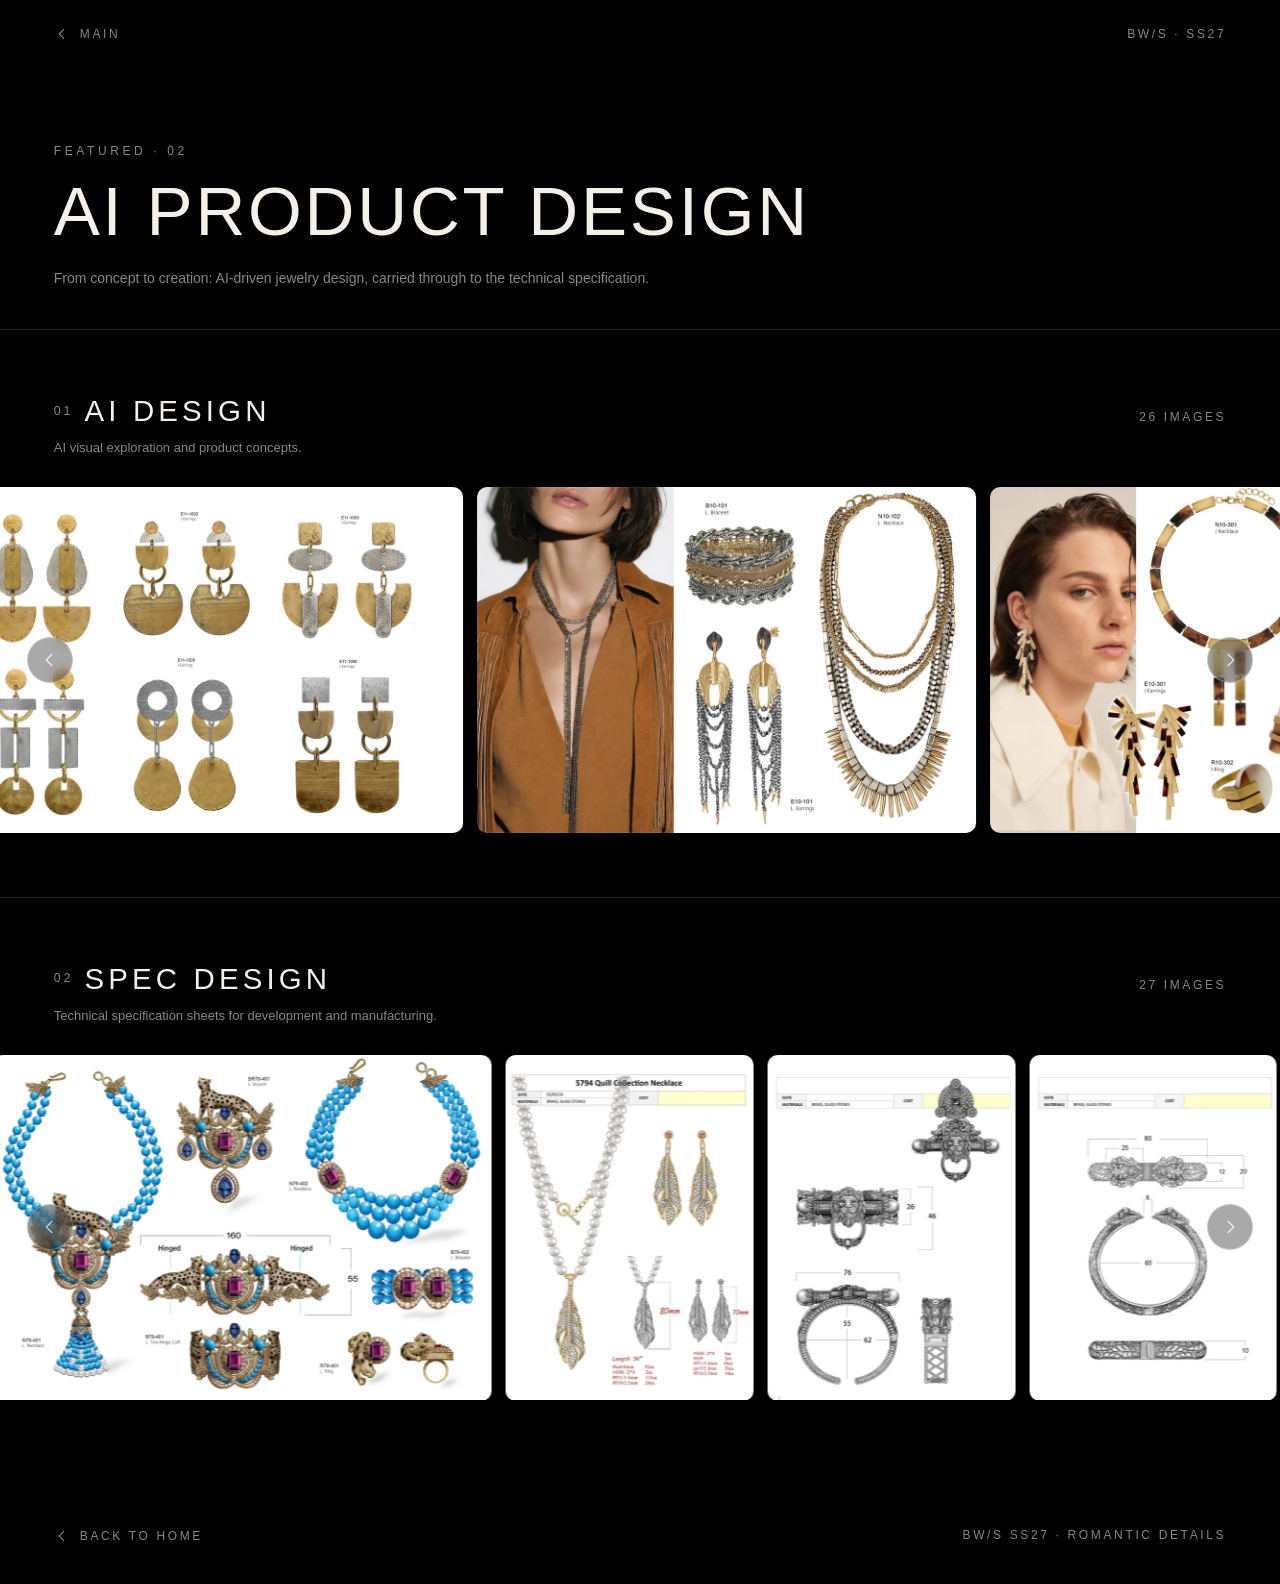
==== modules/ai-design/index.html @ 1747b789 "Add BW/S SS27 portfolio site (static, ready for Vercel) Home page plus seven linked works: - 01 Inte" ====
<!doctype html>
<html lang="en">
<head>
  <meta charset="utf-8" />
  <meta name="viewport" content="width=device-width, initial-scale=1" />
  <title>AI Product Design · Jin Kim Portfolio</title>
  <meta name="description" content="AI product design and spec design by Jin Kim for BW/S SS27." />
  <link rel="stylesheet" href="./ai-design.css" />
</head>
<body>
  <!-- 02 · AI Product Design. Two endless strips (AI DESIGN from assets/ai_design, SPEC DESIGN from assets/spec_design;
       web copies in ./images, made by the build script noted in README.md). Click an image to open the viewer. -->
  <header class="page-head">
    <a class="back" href="../../index.html"><svg viewBox="0 0 20 20" aria-hidden="true"><path d="M12.5 4 6.5 10l6 6" /></svg>MAIN</a>
    <p class="page-mark">BW/S · SS27</p>
  </header>

  <main>
    <div class="intro">
      <p class="intro-kicker">FEATURED · 02</p>
      <h1>AI PRODUCT DESIGN</h1>
      <p class="intro-text">From concept to creation: AI-driven jewelry design, carried through to the technical specification.</p>
    </div>

  <section class="strip-section" aria-labelledby="h-ai">
    <header class="strip-head">
      <div>
        <h2 id="h-ai"><span>01</span>AI DESIGN</h2>
        <p class="strip-sub">AI visual exploration and product concepts.</p>
      </div>
      <p class="strip-count">26 IMAGES</p>
    </header>
    <div class="strip" data-strip data-label="AI DESIGN">
      <button class="strip-arrow strip-arrow--prev" type="button" aria-label="Previous images"><svg viewBox="0 0 24 24" aria-hidden="true"><path d="M15 4 7 12l8 8" /></svg></button>
      <div class="strip-viewport">
        <div class="strip-track">
        <button class="shot" type="button" data-large="images/ai/00_aa_00_l.webp" data-w="2560" data-h="1666">
          <img src="images/ai/00_aa_00_t.webp" width="1106" height="720" loading="lazy" decoding="async" alt="AI DESIGN, image 1 of 26" />
        </button>
        <button class="shot" type="button" data-large="images/ai/00_aa_01_l.webp" data-w="2560" data-h="1772">
          <img src="images/ai/00_aa_01_t.webp" width="1040" height="720" loading="lazy" decoding="async" alt="AI DESIGN, image 2 of 26" />
        </button>
        <button class="shot" type="button" data-large="images/ai/00_aa_02_l.webp" data-w="2380" data-h="1648">
          <img src="images/ai/00_aa_02_t.webp" width="1040" height="720" loading="lazy" decoding="async" alt="AI DESIGN, image 3 of 26" />
        </button>
        <button class="shot" type="button" data-large="images/ai/00_aa_03_l.webp" data-w="2380" data-h="1648">
          <img src="images/ai/00_aa_03_t.webp" width="1040" height="720" loading="lazy" decoding="async" alt="AI DESIGN, image 4 of 26" />
        </button>
        <button class="shot" type="button" data-large="images/ai/00_ab_01_l.webp" data-w="2560" data-h="1772">
          <img src="images/ai/00_ab_01_t.webp" width="1040" height="720" loading="lazy" decoding="async" alt="AI DESIGN, image 5 of 26" />
        </button>
        <button class="shot" type="button" data-large="images/ai/00_ab_02_l.webp" data-w="2560" data-h="1772">
          <img src="images/ai/00_ab_02_t.webp" width="1040" height="720" loading="lazy" decoding="async" alt="AI DESIGN, image 6 of 26" />
        </button>
        <button class="shot" type="button" data-large="images/ai/00_ab_03_l.webp" data-w="2560" data-h="1772">
          <img src="images/ai/00_ab_03_t.webp" width="1040" height="720" loading="lazy" decoding="async" alt="AI DESIGN, image 7 of 26" />
        </button>
        <button class="shot" type="button" data-large="images/ai/00_ab_04_l.webp" data-w="2380" data-h="1648">
          <img src="images/ai/00_ab_04_t.webp" width="1040" height="720" loading="lazy" decoding="async" alt="AI DESIGN, image 8 of 26" />
        </button>
        <button class="shot" type="button" data-large="images/ai/00_ab_05_l.webp" data-w="2380" data-h="1648">
          <img src="images/ai/00_ab_05_t.webp" width="1040" height="720" loading="lazy" decoding="async" alt="AI DESIGN, image 9 of 26" />
        </button>
        <button class="shot" type="button" data-large="images/ai/00_ab_06_l.webp" data-w="2380" data-h="1648">
          <img src="images/ai/00_ab_06_t.webp" width="1040" height="720" loading="lazy" decoding="async" alt="AI DESIGN, image 10 of 26" />
        </button>
        <button class="shot" type="button" data-large="images/ai/00_sf_001_l.webp" data-w="1554" data-h="1076">
          <img src="images/ai/00_sf_001_t.webp" width="1040" height="720" loading="lazy" decoding="async" alt="AI DESIGN, image 11 of 26" />
        </button>
        <button class="shot" type="button" data-large="images/ai/00_sf_002_l.webp" data-w="1554" data-h="1076">
          <img src="images/ai/00_sf_002_t.webp" width="1040" height="720" loading="lazy" decoding="async" alt="AI DESIGN, image 12 of 26" />
        </button>
        <button class="shot" type="button" data-large="images/ai/01_bd_001_l.webp" data-w="2560" data-h="1772">
          <img src="images/ai/01_bd_001_t.webp" width="1040" height="720" loading="lazy" decoding="async" alt="AI DESIGN, image 13 of 26" />
        </button>
        <button class="shot" type="button" data-large="images/ai/01_bd_02_l.webp" data-w="2560" data-h="1772">
          <img src="images/ai/01_bd_02_t.webp" width="1040" height="720" loading="lazy" decoding="async" alt="AI DESIGN, image 14 of 26" />
        </button>
        <button class="shot" type="button" data-large="images/ai/01_bd_04_l.webp" data-w="2560" data-h="1772">
          <img src="images/ai/01_bd_04_t.webp" width="1040" height="720" loading="lazy" decoding="async" alt="AI DESIGN, image 15 of 26" />
        </button>
        <button class="shot" type="button" data-large="images/ai/01_be_01_l.webp" data-w="2560" data-h="1772">
          <img src="images/ai/01_be_01_t.webp" width="1040" height="720" loading="lazy" decoding="async" alt="AI DESIGN, image 16 of 26" />
        </button>
        <button class="shot" type="button" data-large="images/ai/01_pl_01_l.webp" data-w="2560" data-h="1772">
          <img src="images/ai/01_pl_01_t.webp" width="1040" height="720" loading="lazy" decoding="async" alt="AI DESIGN, image 17 of 26" />
        </button>
        <button class="shot" type="button" data-large="images/ai/01_pl_02_l.webp" data-w="2380" data-h="1648">
          <img src="images/ai/01_pl_02_t.webp" width="1040" height="720" loading="lazy" decoding="async" alt="AI DESIGN, image 18 of 26" />
        </button>
        <button class="shot" type="button" data-large="images/ai/01_pl_03_l.webp" data-w="2560" data-h="1772">
          <img src="images/ai/01_pl_03_t.webp" width="1040" height="720" loading="lazy" decoding="async" alt="AI DESIGN, image 19 of 26" />
        </button>
        <button class="shot" type="button" data-large="images/ai/01_pl_04_l.webp" data-w="2560" data-h="1772">
          <img src="images/ai/01_pl_04_t.webp" width="1040" height="720" loading="lazy" decoding="async" alt="AI DESIGN, image 20 of 26" />
        </button>
        <button class="shot" type="button" data-large="images/ai/02_gf_01_l.webp" data-w="2560" data-h="1772">
          <img src="images/ai/02_gf_01_t.webp" width="1040" height="720" loading="lazy" decoding="async" alt="AI DESIGN, image 21 of 26" />
        </button>
        <button class="shot" type="button" data-large="images/ai/02_gf_02_l.webp" data-w="2560" data-h="1772">
          <img src="images/ai/02_gf_02_t.webp" width="1040" height="720" loading="lazy" decoding="async" alt="AI DESIGN, image 22 of 26" />
        </button>
        <button class="shot" type="button" data-large="images/ai/03_gf_01_l.webp" data-w="2560" data-h="1772">
          <img src="images/ai/03_gf_01_t.webp" width="1040" height="720" loading="lazy" decoding="async" alt="AI DESIGN, image 23 of 26" />
        </button>
        <button class="shot" type="button" data-large="images/ai/lea_001_l.webp" data-w="2560" data-h="1772">
          <img src="images/ai/lea_001_t.webp" width="1040" height="720" loading="lazy" decoding="async" alt="AI DESIGN, image 24 of 26" />
        </button>
        <button class="shot" type="button" data-large="images/ai/lea_003_l.webp" data-w="2560" data-h="1772">
          <img src="images/ai/lea_003_t.webp" width="1040" height="720" loading="lazy" decoding="async" alt="AI DESIGN, image 25 of 26" />
        </button>
        <button class="shot" type="button" data-large="images/ai/lea-002_l.webp" data-w="2560" data-h="1772">
          <img src="images/ai/lea-002_t.webp" width="1040" height="720" loading="lazy" decoding="async" alt="AI DESIGN, image 26 of 26" />
        </button>
        </div>
      </div>
      <button class="strip-arrow strip-arrow--next" type="button" aria-label="Next images"><svg viewBox="0 0 24 24" aria-hidden="true"><path d="m9 4 8 8-8 8" /></svg></button>
    </div>
  </section>

  <section class="strip-section" aria-labelledby="h-spec">
    <header class="strip-head">
      <div>
        <h2 id="h-spec"><span>02</span>SPEC DESIGN</h2>
        <p class="strip-sub">Technical specification sheets for development and manufacturing.</p>
      </div>
      <p class="strip-count">27 IMAGES</p>
    </header>
    <div class="strip" data-strip data-label="SPEC DESIGN">
      <button class="strip-arrow strip-arrow--prev" type="button" aria-label="Previous images"><svg viewBox="0 0 24 24" aria-hidden="true"><path d="M15 4 7 12l8 8" /></svg></button>
      <div class="strip-viewport">
        <div class="strip-track">
        <button class="shot" type="button" data-large="images/spec/jinkim_design-portfolio_16_l.webp" data-w="2380" data-h="1648">
          <img src="images/spec/jinkim_design-portfolio_16_t.webp" width="1040" height="720" loading="lazy" decoding="async" alt="SPEC DESIGN, image 1 of 27" />
        </button>
        <button class="shot" type="button" data-large="images/spec/jinkim_spec_portfolio_02_l.webp" data-w="1172" data-h="1632">
          <img src="images/spec/jinkim_spec_portfolio_02_t.webp" width="516" height="720" loading="lazy" decoding="async" alt="SPEC DESIGN, image 2 of 27" />
        </button>
        <button class="shot" type="button" data-large="images/spec/jinkim_spec_portfolio_03_l.webp" data-w="1172" data-h="1632">
          <img src="images/spec/jinkim_spec_portfolio_03_t.webp" width="516" height="720" loading="lazy" decoding="async" alt="SPEC DESIGN, image 3 of 27" />
        </button>
        <button class="shot" type="button" data-large="images/spec/jinkim_spec_portfolio_04_l.webp" data-w="1172" data-h="1632">
          <img src="images/spec/jinkim_spec_portfolio_04_t.webp" width="516" height="720" loading="lazy" decoding="async" alt="SPEC DESIGN, image 4 of 27" />
        </button>
        <button class="shot" type="button" data-large="images/spec/jinkim_spec_portfolio_05_l.webp" data-w="1172" data-h="1632">
          <img src="images/spec/jinkim_spec_portfolio_05_t.webp" width="516" height="720" loading="lazy" decoding="async" alt="SPEC DESIGN, image 5 of 27" />
        </button>
        <button class="shot" type="button" data-large="images/spec/jinkim_spec_portfolio_06_l.webp" data-w="1172" data-h="1632">
          <img src="images/spec/jinkim_spec_portfolio_06_t.webp" width="516" height="720" loading="lazy" decoding="async" alt="SPEC DESIGN, image 6 of 27" />
        </button>
        <button class="shot" type="button" data-large="images/spec/jinkim_spec_portfolio_07_l.webp" data-w="1172" data-h="1632">
          <img src="images/spec/jinkim_spec_portfolio_07_t.webp" width="516" height="720" loading="lazy" decoding="async" alt="SPEC DESIGN, image 7 of 27" />
        </button>
        <button class="shot" type="button" data-large="images/spec/jinkim_spec_portfolio_08_l.webp" data-w="1172" data-h="1632">
          <img src="images/spec/jinkim_spec_portfolio_08_t.webp" width="516" height="720" loading="lazy" decoding="async" alt="SPEC DESIGN, image 8 of 27" />
        </button>
        <button class="shot" type="button" data-large="images/spec/jinkim_spec_portfolio_09_l.webp" data-w="1172" data-h="1632">
          <img src="images/spec/jinkim_spec_portfolio_09_t.webp" width="516" height="720" loading="lazy" decoding="async" alt="SPEC DESIGN, image 9 of 27" />
        </button>
        <button class="shot" type="button" data-large="images/spec/jinkim_spec_portfolio_10_l.webp" data-w="1172" data-h="1632">
          <img src="images/spec/jinkim_spec_portfolio_10_t.webp" width="516" height="720" loading="lazy" decoding="async" alt="SPEC DESIGN, image 10 of 27" />
        </button>
        <button class="shot" type="button" data-large="images/spec/jinkim_spec_portfolio_11_l.webp" data-w="1172" data-h="1632">
          <img src="images/spec/jinkim_spec_portfolio_11_t.webp" width="516" height="720" loading="lazy" decoding="async" alt="SPEC DESIGN, image 11 of 27" />
        </button>
        <button class="shot" type="button" data-large="images/spec/jinkim_spec_portfolio_12_l.webp" data-w="1172" data-h="1632">
          <img src="images/spec/jinkim_spec_portfolio_12_t.webp" width="516" height="720" loading="lazy" decoding="async" alt="SPEC DESIGN, image 12 of 27" />
        </button>
        <button class="shot" type="button" data-large="images/spec/jinkim_spec_portfolio_13_l.webp" data-w="1172" data-h="1632">
          <img src="images/spec/jinkim_spec_portfolio_13_t.webp" width="516" height="720" loading="lazy" decoding="async" alt="SPEC DESIGN, image 13 of 27" />
        </button>
        <button class="shot" type="button" data-large="images/spec/jinkim_spec_portfolio_14_l.webp" data-w="1172" data-h="1632">
          <img src="images/spec/jinkim_spec_portfolio_14_t.webp" width="516" height="720" loading="lazy" decoding="async" alt="SPEC DESIGN, image 14 of 27" />
        </button>
        <button class="shot" type="button" data-large="images/spec/jinkim_spec_portfolio_15_l.webp" data-w="1172" data-h="1632">
          <img src="images/spec/jinkim_spec_portfolio_15_t.webp" width="516" height="720" loading="lazy" decoding="async" alt="SPEC DESIGN, image 15 of 27" />
        </button>
        <button class="shot" type="button" data-large="images/spec/jinkim_spec_portfolio_16_l.webp" data-w="1172" data-h="1632">
          <img src="images/spec/jinkim_spec_portfolio_16_t.webp" width="516" height="720" loading="lazy" decoding="async" alt="SPEC DESIGN, image 16 of 27" />
        </button>
        <button class="shot" type="button" data-large="images/spec/jinkim_spec_portfolio_17_l.webp" data-w="1172" data-h="1632">
          <img src="images/spec/jinkim_spec_portfolio_17_t.webp" width="516" height="720" loading="lazy" decoding="async" alt="SPEC DESIGN, image 17 of 27" />
        </button>
        <button class="shot" type="button" data-large="images/spec/jinkim_spec_portfolio_18_l.webp" data-w="1172" data-h="1632">
          <img src="images/spec/jinkim_spec_portfolio_18_t.webp" width="516" height="720" loading="lazy" decoding="async" alt="SPEC DESIGN, image 18 of 27" />
        </button>
        <button class="shot" type="button" data-large="images/spec/jinkim_spec_portfolio_19_l.webp" data-w="1172" data-h="1632">
          <img src="images/spec/jinkim_spec_portfolio_19_t.webp" width="516" height="720" loading="lazy" decoding="async" alt="SPEC DESIGN, image 19 of 27" />
        </button>
        <button class="shot" type="button" data-large="images/spec/jinkim_spec_portfolio_20_l.webp" data-w="1172" data-h="1632">
          <img src="images/spec/jinkim_spec_portfolio_20_t.webp" width="516" height="720" loading="lazy" decoding="async" alt="SPEC DESIGN, image 20 of 27" />
        </button>
        <button class="shot" type="button" data-large="images/spec/jinkim_spec_portfolio_21_l.webp" data-w="1172" data-h="1632">
          <img src="images/spec/jinkim_spec_portfolio_21_t.webp" width="516" height="720" loading="lazy" decoding="async" alt="SPEC DESIGN, image 21 of 27" />
        </button>
        <button class="shot" type="button" data-large="images/spec/jinkim_spec_portfolio_22_l.webp" data-w="1172" data-h="1632">
          <img src="images/spec/jinkim_spec_portfolio_22_t.webp" width="516" height="720" loading="lazy" decoding="async" alt="SPEC DESIGN, image 22 of 27" />
        </button>
        <button class="shot" type="button" data-large="images/spec/jinkim_spec_portfolio_23_l.webp" data-w="1172" data-h="1632">
          <img src="images/spec/jinkim_spec_portfolio_23_t.webp" width="516" height="720" loading="lazy" decoding="async" alt="SPEC DESIGN, image 23 of 27" />
        </button>
        <button class="shot" type="button" data-large="images/spec/jinkim_spec_portfolio_24_l.webp" data-w="1172" data-h="1632">
          <img src="images/spec/jinkim_spec_portfolio_24_t.webp" width="516" height="720" loading="lazy" decoding="async" alt="SPEC DESIGN, image 24 of 27" />
        </button>
        <button class="shot" type="button" data-large="images/spec/jinkim_spec_portfolio_25_l.webp" data-w="1172" data-h="1632">
          <img src="images/spec/jinkim_spec_portfolio_25_t.webp" width="516" height="720" loading="lazy" decoding="async" alt="SPEC DESIGN, image 25 of 27" />
        </button>
        <button class="shot" type="button" data-large="images/spec/jinkim_spec_portfolio_26_l.webp" data-w="1172" data-h="1632">
          <img src="images/spec/jinkim_spec_portfolio_26_t.webp" width="516" height="720" loading="lazy" decoding="async" alt="SPEC DESIGN, image 26 of 27" />
        </button>
        <button class="shot" type="button" data-large="images/spec/jinkim_spec_portfolio_27_l.webp" data-w="1172" data-h="1632">
          <img src="images/spec/jinkim_spec_portfolio_27_t.webp" width="516" height="720" loading="lazy" decoding="async" alt="SPEC DESIGN, image 27 of 27" />
        </button>
        </div>
      </div>
      <button class="strip-arrow strip-arrow--next" type="button" aria-label="Next images"><svg viewBox="0 0 24 24" aria-hidden="true"><path d="m9 4 8 8-8 8" /></svg></button>
    </div>
  </section>
  </main>

  <footer class="page-foot">
    <a class="back" href="../../index.html"><svg viewBox="0 0 20 20" aria-hidden="true"><path d="M12.5 4 6.5 10l6 6" /></svg>BACK TO HOME</a>
    <p>BW/S SS27 · ROMANTIC DETAILS</p>
  </footer>

  <div class="viewer" id="viewer" role="dialog" aria-modal="true" aria-label="Image viewer" hidden>
    <figure class="viewer-figure"><img class="viewer-img" alt="" /></figure>
    <button class="viewer-btn viewer-prev" type="button" aria-label="Previous image"><svg viewBox="0 0 24 24" aria-hidden="true"><path d="M15 4 7 12l8 8" /></svg></button>
    <button class="viewer-btn viewer-next" type="button" aria-label="Next image"><svg viewBox="0 0 24 24" aria-hidden="true"><path d="m9 4 8 8-8 8" /></svg></button>
    <button class="viewer-btn viewer-close" type="button" aria-label="Close"><svg viewBox="0 0 24 24" aria-hidden="true"><path d="M5 5l14 14M19 5 5 19" /></svg></button>
    <p class="viewer-meta" aria-live="polite"><span class="viewer-label"></span><span class="viewer-count"></span></p>
  </div>

  <script src="./ai-design.js"></script>
</body>
</html>
---- modules/ai-design/ai-design.css ----
/* AI Product Design page (02): black ground, two auto-scrolling image strips (AI DESIGN, SPEC DESIGN), click an image to
   open it large in a viewer with left / right chevrons. */
:root {
  --bg: #000000;
  --ink: #f4efe9;
  --muted: rgba(244, 239, 233, 0.56);
  --line: rgba(244, 239, 233, 0.16);
  --gutter: clamp(16px, 4.2vw, 60px);
  --row-h: clamp(220px, 27vw, 420px);
  --gap: clamp(10px, 1.1vw, 18px);
  --font: "Helvetica Neue", Helvetica, Arial, "Apple SD Gothic Neo", "Malgun Gothic", sans-serif;
}
*, *::before, *::after { box-sizing: border-box; }
html { -webkit-text-size-adjust: 100%; background: var(--bg); }
body { margin: 0; background: var(--bg); color: var(--ink); font-family: var(--font); -webkit-font-smoothing: antialiased; }
a { color: inherit; text-decoration: none; }
img { display: block; }
h1, h2, p { margin: 0; font-weight: 400; }
button { font: inherit; color: inherit; }
.visually-hidden { position: absolute; width: 1px; height: 1px; overflow: hidden; clip: rect(0 0 0 0); white-space: nowrap; }

/* ---------- top ---------- */
.page-head {
  display: flex; align-items: center; justify-content: space-between; gap: 24px;
  padding: 26px var(--gutter) 0;
}
.back {
  display: inline-flex; align-items: center; gap: 10px;
  font-size: 12px; letter-spacing: 0.22em; color: var(--muted); transition: color 0.25s ease;
}
.back:hover, .back:focus-visible { color: var(--ink); }
.back svg { width: 16px; height: 16px; fill: none; stroke: currentColor; stroke-width: 1.4; }
.page-mark { font-size: 12px; letter-spacing: 0.22em; color: var(--muted); }

.intro { padding: clamp(56px, 8vw, 120px) var(--gutter) clamp(24px, 3vw, 44px); }
.intro-kicker { font-size: 12px; letter-spacing: 0.3em; color: var(--muted); }
.intro h1 {
  margin-top: 18px; font-size: clamp(34px, 5.4vw, 84px); line-height: 1.02; letter-spacing: 0.04em; font-weight: 300;
}
.intro-text { margin-top: 20px; max-width: 46em; font-size: clamp(14px, 1.05vw, 17px); line-height: 1.7; color: var(--muted); }

/* ---------- strips ---------- */
.strip-section { padding: clamp(40px, 5vw, 80px) 0 clamp(28px, 3vw, 48px); border-top: 1px solid var(--line); margin: 0; }
.strip-section + .strip-section { margin-top: clamp(16px, 2vw, 32px); }
.strip-head {
  display: flex; align-items: baseline; justify-content: space-between; gap: 24px;
  padding: 0 var(--gutter) clamp(20px, 2.2vw, 34px);
}
.strip-head h2 { font-size: clamp(22px, 2.3vw, 36px); letter-spacing: 0.14em; font-weight: 400; }
.strip-head h2 span { display: inline-block; margin-right: 0.9em; font-size: 0.42em; letter-spacing: 0.24em; color: var(--muted); vertical-align: 0.5em; }
.strip-sub { margin-top: 10px; font-size: 13px; line-height: 1.6; color: var(--muted); }
.strip-count { font-size: 12px; letter-spacing: 0.22em; color: var(--muted); white-space: nowrap; }

.strip { position: relative; }
.strip-viewport { overflow: hidden; cursor: grab; touch-action: pan-y; }
.strip-viewport.is-dragging { cursor: grabbing; }
.strip-track { display: flex; gap: var(--gap); width: max-content; will-change: transform; }
.shot {
  flex: none; height: var(--row-h); padding: 0; border: 0; background: #111; border-radius: 10px; overflow: hidden;
  cursor: zoom-in; position: relative;
}
.shot img {
  height: 100%; width: auto; user-select: none; -webkit-user-drag: none; pointer-events: none;
  transition: transform 0.6s cubic-bezier(.2,.7,.2,1), filter 0.4s ease;
}
.shot::after { content: ""; position: absolute; inset: 0; border-radius: inherit; box-shadow: inset 0 0 0 1px rgba(255,255,255,0.06); pointer-events: none; }
.shot:hover img { transform: scale(1.035); }
.shot:focus-visible { outline: 2px solid var(--ink); outline-offset: 3px; }

/* the round arrows on the strip ends */
.strip-arrow {
  position: absolute; top: 50%; z-index: 2; width: 46px; height: 46px; margin-top: -23px;
  display: grid; place-items: center; border: 1px solid rgba(244,239,233,0.4); border-radius: 50%;
  background: rgba(0,0,0,0.45); -webkit-backdrop-filter: blur(6px); backdrop-filter: blur(6px);
  cursor: pointer; opacity: 0.75; transition: opacity 0.25s ease, background 0.25s ease;
}
.strip-arrow:hover, .strip-arrow:focus-visible { opacity: 1; background: rgba(0,0,0,0.7); }
.strip-arrow svg { width: 18px; height: 18px; fill: none; stroke: currentColor; stroke-width: 1.5; }
.strip-arrow--prev { left: calc(var(--gutter) * 0.5); }
.strip-arrow--next { right: calc(var(--gutter) * 0.5); }

.page-foot {
  display: flex; justify-content: space-between; gap: 24px; flex-wrap: wrap;
  padding: clamp(56px, 7vw, 110px) var(--gutter) 40px; font-size: 12px; letter-spacing: 0.22em; color: var(--muted);
}

/* ---------- viewer ---------- */
.viewer {
  position: fixed; inset: 0; z-index: 50; display: grid; place-items: center;
  background: rgba(0,0,0,0.94); opacity: 0; visibility: hidden; transition: opacity 0.3s ease, visibility 0s 0.3s;
}
.viewer.is-open { opacity: 1; visibility: visible; transition: opacity 0.3s ease; }
.viewer-figure { --pad-x: 96px; --pad-top: 64px; --pad-bottom: 72px; margin: 0; display: grid; place-items: center; width: 100%; height: 100%; padding: var(--pad-top) var(--pad-x) var(--pad-bottom); touch-action: pan-y; }
/* fit the whole image inside the screen, between the chevrons and above the counter */
.viewer-img {
  max-width: calc(100vw - 2 * var(--pad-x));
  max-height: calc(100vh - var(--pad-top) - var(--pad-bottom)); max-height: calc(100dvh - var(--pad-top) - var(--pad-bottom));
  width: auto; height: auto; object-fit: contain; border-radius: 6px;
  opacity: 0; transform: scale(0.97); transition: opacity 0.35s ease, transform 0.45s cubic-bezier(.2,.7,.2,1);
}
.viewer.is-open .viewer-img.is-ready { opacity: 1; transform: none; }
/* wheel zoom (ai-design.js, 100% to 400%): the frame keeps the fitted size and clips the zoomed image; once zoomed the
   cursor over it is an open hand, and the left button drags it (closed hand while dragging) */
.viewer-frame { position: relative; overflow: hidden; border-radius: 6px; line-height: 0; }
.viewer-img { user-select: none; -webkit-user-drag: none; }
.viewer.is-zoomed .viewer-img { transition: opacity 0.35s ease, transform 0.12s ease-out; }
.viewer.is-zoomed .viewer-frame { cursor: grab; touch-action: none; }
.viewer.is-panning, .viewer.is-panning * { cursor: grabbing !important; }
.viewer.is-panning .viewer-img { transition: opacity 0.35s ease; }
.viewer-btn {
  position: absolute; display: grid; place-items: center; border: 0; background: none; cursor: pointer;
  color: rgba(244,239,233,0.7); transition: color 0.2s ease;
}
.viewer-btn:hover, .viewer-btn:focus-visible { color: #fff; }
.viewer-btn:focus-visible { outline: 1px solid currentColor; outline-offset: 2px; }
.viewer-btn svg { fill: none; stroke: currentColor; stroke-linecap: round; stroke-linejoin: round; }
.viewer-prev, .viewer-next { top: 50%; width: 72px; height: 120px; margin-top: -60px; }
.viewer-prev svg, .viewer-next svg { width: 34px; height: 34px; stroke-width: 1.3; }
.viewer-prev { left: 12px; }
.viewer-next { right: 12px; }
.viewer-close { top: 14px; right: 16px; width: 48px; height: 48px; }
.viewer-close svg { width: 24px; height: 24px; stroke-width: 1.3; }
/* the line under the image: page number and the hint, centred as one line; 7% larger than the 12 px page type
   (the strip name stays for screen readers only) */
.viewer-meta {
  position: absolute; left: 0; right: 0; bottom: 24px; display: flex; justify-content: center; align-items: baseline;
  gap: 1.8em; margin: 0; padding: 0 16px; text-align: center;
  font-size: 12.84px; letter-spacing: 0.22em; color: var(--muted); white-space: nowrap; pointer-events: none;
}
.viewer-label { position: absolute; width: 1px; height: 1px; overflow: hidden; clip: rect(0 0 0 0); white-space: nowrap; }
.viewer-count, .viewer-hint { margin-right: -0.22em; } /* no trailing letter-space, so the line sits truly centred */
.viewer-hint { color: rgba(244, 239, 233, 0.4); }
@media (hover: none) { .viewer-hint { display: none; } }

@media (max-width: 640px) {
  .page-mark { display: none; }
  .strip-head { flex-direction: column; gap: 8px; }
  .strip-arrow { width: 38px; height: 38px; margin-top: -19px; }
  .viewer-figure { --pad-x: 12px; --pad-top: 56px; --pad-bottom: 64px; }
  .viewer-prev, .viewer-next { width: 48px; height: 96px; margin-top: -48px; }
  .viewer-prev { left: 0; } .viewer-next { right: 0; }
  .viewer-prev svg, .viewer-next svg { width: 26px; height: 26px; }
}
@media (prefers-reduced-motion: reduce) {
  .shot img, .viewer-img { transition: none; }
}
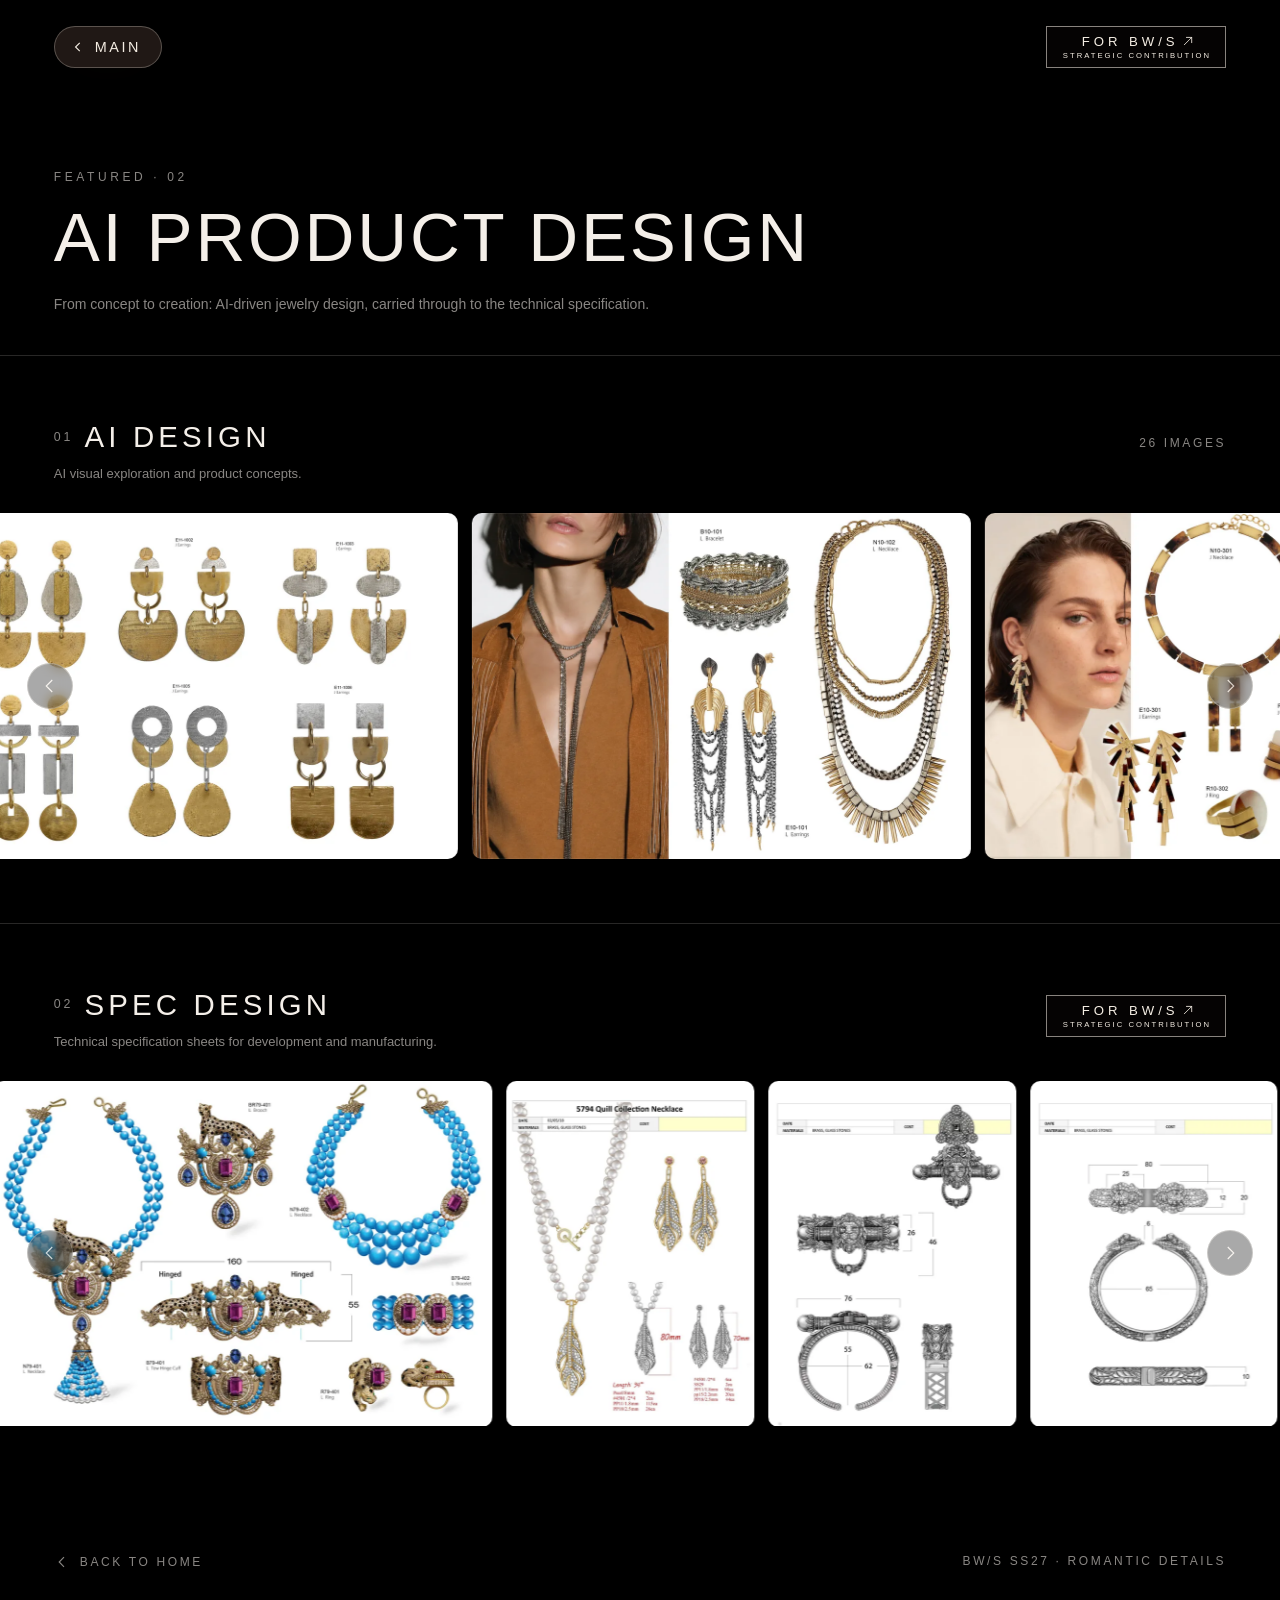
==== commit 0ca0c6a3: "Navigation: MAIN and FOR BW/S pills on every work page, Contribution and Garden updates - MAIN pill " ====
--- a/modules/ai-design/index.html
+++ b/modules/ai-design/index.html
@@ -5,14 +5,17 @@
   <meta name="viewport" content="width=device-width, initial-scale=1" />
   <title>AI Product Design · Jin Kim Portfolio</title>
   <meta name="description" content="AI product design and spec design by Jin Kim for BW/S SS27." />
+  <link rel="stylesheet" href="../../assets/for-bws.css" />
   <link rel="stylesheet" href="./ai-design.css" />
 </head>
 <body>
   <!-- 02 · AI Product Design. Two endless strips (AI DESIGN from assets/ai_design, SPEC DESIGN from assets/spec_design;
        web copies in ./images, made by the build script noted in README.md). Click an image to open the viewer. -->
   <header class="page-head">
-    <a class="back" href="../../index.html"><svg viewBox="0 0 20 20" aria-hidden="true"><path d="M12.5 4 6.5 10l6 6" /></svg>MAIN</a>
-    <p class="page-mark">BW/S · SS27</p>
+    <!-- 2026-11-24: MAIN pill (was the "‹ MAIN" text link) -->
+    <a class="main-pill" href="../../index.html" aria-label="Back to the main page"><svg viewBox="0 0 20 20" aria-hidden="true"><path d="M12.5 4 6.5 10l6 6" /></svg>MAIN</a>
+    <!-- 2026-11-24: FOR BW/S (to the contribution page) replaces the "BW/S · SS27" mark -->
+    <a class="for-bws for-bws--light" href="../contribution/index.html" aria-label="For BW/S: strategic contribution"><span class="for-bws-main" aria-hidden="true">FOR BW/S<svg viewBox="0 0 20 20"><path d="M4 16 16 4M7.5 4H16v8.5" /></svg></span><span class="for-bws-sub" aria-hidden="true">STRATEGIC CONTRIBUTION</span></a>
   </header>
 
   <main>
@@ -124,7 +127,8 @@
         <h2 id="h-spec"><span>02</span>SPEC DESIGN</h2>
         <p class="strip-sub">Technical specification sheets for development and manufacturing.</p>
       </div>
-      <p class="strip-count">27 IMAGES</p>
+      <!-- 2026-11-24: FOR BW/S (to the contribution page) replaces "27 IMAGES" at the top right of 02 Spec Design -->
+      <a class="for-bws for-bws--light" href="../contribution/index.html" aria-label="For BW/S: strategic contribution"><span class="for-bws-main" aria-hidden="true">FOR BW/S<svg viewBox="0 0 20 20"><path d="M4 16 16 4M7.5 4H16v8.5" /></svg></span><span class="for-bws-sub" aria-hidden="true">STRATEGIC CONTRIBUTION</span></a>
     </header>
     <div class="strip" data-strip data-label="SPEC DESIGN">
       <button class="strip-arrow strip-arrow--prev" type="button" aria-label="Previous images"><svg viewBox="0 0 24 24" aria-hidden="true"><path d="M15 4 7 12l8 8" /></svg></button>
--- a/assets/for-bws.css
+++ b/assets/for-bws.css
@@ -0,0 +1,51 @@
+/* FOR BW/S button on the content pages (2026-11-24): the home hero's "FOR BW/S / STRATEGIC CONTRIBUTION" button,
+   smaller, top right of every work page; it opens the contribution page (modules/contribution).
+   --light: ivory on dark pages. --dark: espresso on light pages. Phones: one line (the sub-line is dropped). */
+.for-bws {
+  display: inline-flex; flex-direction: column; align-items: center; justify-content: center; gap: 4.4px;
+  box-sizing: border-box; padding: 7.7px 14.3px 6.6px; border: 1px solid currentColor; border-radius: 0;
+  font-family: "Helvetica Neue", Helvetica, Arial, "Apple SD Gothic Neo", "Malgun Gothic", sans-serif;
+  line-height: 1; text-decoration: none; white-space: nowrap; cursor: pointer;
+  -webkit-backdrop-filter: blur(6px); backdrop-filter: blur(6px);
+  transition: background-color 0.25s ease, border-color 0.25s ease, color 0.25s ease;
+}
+.for-bws-main { display: inline-flex; align-items: center; font-size: 13.2px; font-weight: 400; letter-spacing: 0.3em; padding-left: 0.3em; }
+.for-bws-main svg { width: 12.1px; height: 12.1px; margin-left: 0.25em; fill: none; stroke: currentColor; stroke-width: 1.4; stroke-linecap: square; }
+.for-bws-sub { font-size: 7.7px; font-weight: 500; letter-spacing: 0.26em; padding-left: 0.26em; }
+.for-bws--light { color: #f4ede3; border-color: rgba(244, 237, 227, 0.55); background: rgba(20, 14, 12, 0.28); }
+.for-bws--light:hover, .for-bws--light:focus-visible { background: rgba(244, 237, 227, 0.14); border-color: #f4ede3; }
+.for-bws--dark { color: #2a1d1a; border-color: rgba(42, 29, 26, 0.45); background: rgba(255, 255, 255, 0.32); }
+.for-bws--dark:hover, .for-bws--dark:focus-visible { background: rgba(42, 29, 26, 0.08); border-color: #2a1d1a; }
+/* 2026-11-24: 10 % larger on every page but Games, which keeps the first size (.for-bws--compact) */
+.for-bws--compact { gap: 4px; padding: 7px 13px 6px; }
+.for-bws--compact .for-bws-main { font-size: 12px; }
+.for-bws--compact .for-bws-main svg { width: 11px; height: 11px; }
+.for-bws--compact .for-bws-sub { font-size: 7px; }
+.for-bws:focus-visible { outline: 1px solid currentColor; outline-offset: 3px; }
+@media (max-width: 640px) {
+  .for-bws { padding: 6.6px 9.9px 5.5px; }
+  .for-bws-main { font-size: 11px; letter-spacing: 0.2em; padding-left: 0.2em; }
+  .for-bws-main svg { width: 9.9px; height: 9.9px; }
+  .for-bws-sub { display: none; }
+  .for-bws--compact { padding: 6px 9px 5px; }
+  .for-bws--compact .for-bws-main { font-size: 10px; }
+  .for-bws--compact .for-bws-main svg { width: 9px; height: 9px; }
+}
+
+/* 2026-11-24: MAIN pill, top left of every work page: the contribution page's MAIN pill (dark, ivory border, type
+   14.4 px), sized to sit level with FOR BW/S (42 px high; .main-pill--compact 38 px on Games; phones 32 px). */
+.main-pill {
+  display: inline-flex; align-items: center; gap: 10px; box-sizing: border-box; height: 42px; padding: 0 20px 0 16px;
+  border: 1px solid rgba(244, 237, 227, 0.28); border-radius: 999px; background: rgba(36, 27, 24, 0.9);
+  -webkit-backdrop-filter: blur(10px); backdrop-filter: blur(10px); color: #f4ede3;
+  font: 500 14.4px/1 "Helvetica Neue", Helvetica, Arial, "Apple SD Gothic Neo", "Malgun Gothic", sans-serif;
+  letter-spacing: 0.18em; text-decoration: none; white-space: nowrap;
+  box-shadow: 0 14px 30px -18px rgba(20, 14, 12, 0.6); transition: background-color 0.25s, color 0.25s, transform 0.35s ease;
+}
+.main-pill:hover, .main-pill:focus-visible { background: #f4ede3; color: #141110; transform: translateY(-1px); outline: none; }
+.main-pill svg { width: 14px; height: 14px; flex: none; fill: none; stroke: currentColor; stroke-width: 1.6; }
+.main-pill--compact { height: 38px; gap: 9px; padding: 0 18px 0 14px; font-size: 13.2px; }
+@media (max-width: 640px) {
+  .main-pill, .main-pill--compact { height: 32px; gap: 8px; padding: 0 14px 0 11px; font-size: 12px; letter-spacing: 0.14em; }
+  .main-pill svg { width: 12px; height: 12px; }
+}
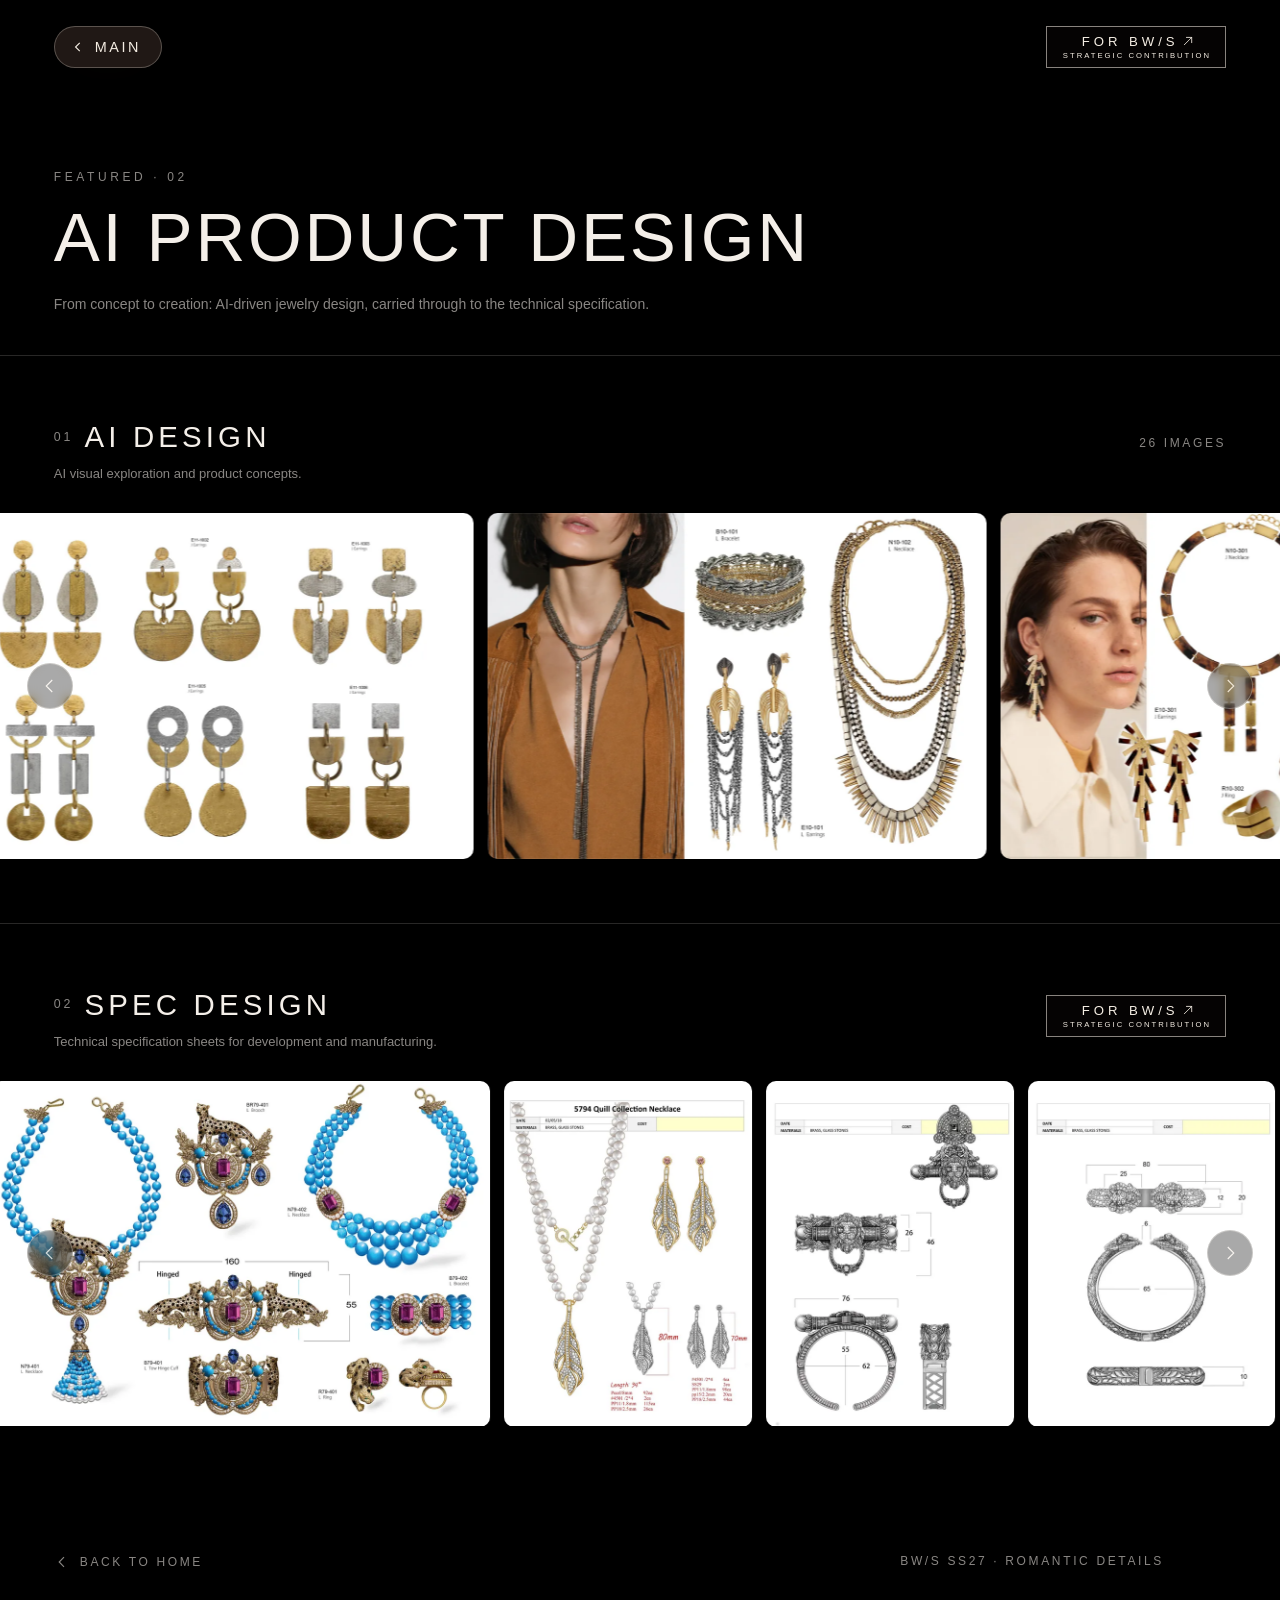
==== commit e173b72c: "TOP button on The Chase and AI Product Design; AI Design footer clears it Co-Authored-By: Claude Opu" ====
--- a/modules/ai-design/index.html
+++ b/modules/ai-design/index.html
@@ -6,6 +6,7 @@
   <title>AI Product Design · Jin Kim Portfolio</title>
   <meta name="description" content="AI product design and spec design by Jin Kim for BW/S SS27." />
   <link rel="stylesheet" href="../../assets/for-bws.css" />
+  <link rel="stylesheet" href="../../assets/to-top.css" /><!-- 2026-11-24: TOP button (long page) -->
   <link rel="stylesheet" href="./ai-design.css" />
 </head>
 <body>
@@ -236,5 +237,6 @@
   </div>
 
   <script src="./ai-design.js"></script>
+  <script src="../../assets/to-top.js"></script>
 </body>
 </html>
--- a/assets/to-top.css
+++ b/assets/to-top.css
@@ -0,0 +1,26 @@
+/* TOP button (2026-11-24): bottom right of the two long pages (AI Cinematic Storytelling, AI Product Design).
+   A thin gold ring with an up arrow over "TOP", as in the user's reference image. Comes in after 600 px of scroll,
+   rising 8 px as it fades in; on hover the arrow lifts 4 px. Made by assets/to-top.js. */
+.to-top {
+  position: fixed; right: 32px; bottom: 32px; z-index: 40;
+  display: grid; place-items: center; align-content: center; gap: 3px;
+  width: 56px; height: 56px; padding: 0; box-sizing: border-box; border-radius: 50%;
+  border: 1px solid rgba(214, 182, 128, 0.72); background: rgba(14, 12, 10, 0.62);
+  -webkit-backdrop-filter: blur(6px); backdrop-filter: blur(6px);
+  color: #e2c48f; font: 500 10px/1 "Archivo", "Helvetica Neue", Helvetica, Arial, sans-serif; letter-spacing: 0.16em;
+  text-indent: 0.16em; cursor: pointer;
+  opacity: 0; visibility: hidden; transform: translateY(8px);
+  transition: opacity 0.35s ease, transform 0.35s ease, visibility 0s linear 0.35s, border-color 0.25s ease, color 0.25s ease, background-color 0.25s ease;
+}
+.to-top.is-shown { opacity: 1; visibility: visible; transform: none; transition-delay: 0s; }
+.to-top svg { width: 14px; height: 14px; fill: none; stroke: currentColor; stroke-width: 1.4; stroke-linecap: square; transition: transform 0.25s ease; }
+.to-top:hover, .to-top:focus-visible { border-color: #f0d6a4; color: #f6e3bd; background: rgba(14, 12, 10, 0.8); outline: none; }
+.to-top:hover svg, .to-top:focus-visible svg { transform: translateY(-4px); }
+.to-top:focus-visible { box-shadow: 0 0 0 3px rgba(240, 214, 164, 0.35); }
+@media (max-width: 640px) {
+  .to-top { right: 16px; bottom: 16px; width: 48px; height: 48px; gap: 2px; font-size: 9px; }   /* touch area 48 px (min 44) */
+  .to-top svg { width: 12px; height: 12px; }
+}
+@media (prefers-reduced-motion: reduce) {
+  .to-top, .to-top svg { transition: opacity 0.01s, visibility 0s; transform: none !important; }
+}
--- a/modules/ai-design/ai-design.css
+++ b/modules/ai-design/ai-design.css
@@ -83,6 +83,9 @@
   display: flex; justify-content: space-between; gap: 24px; flex-wrap: wrap;
   padding: clamp(56px, 7vw, 110px) var(--gutter) 40px; font-size: 12px; letter-spacing: 0.22em; color: var(--muted);
 }
+/* 2026-11-24: the right-hand line ends clear of the TOP button (32 px from the edge, 56 px wide, + 28 px; phones 16 + 48 + 20) */
+.page-foot { padding-right: max(var(--gutter), 116px); }
+@media (max-width: 640px) { .page-foot { padding-right: max(var(--gutter), 84px); } }
 
 /* ---------- viewer ---------- */
 .viewer {
